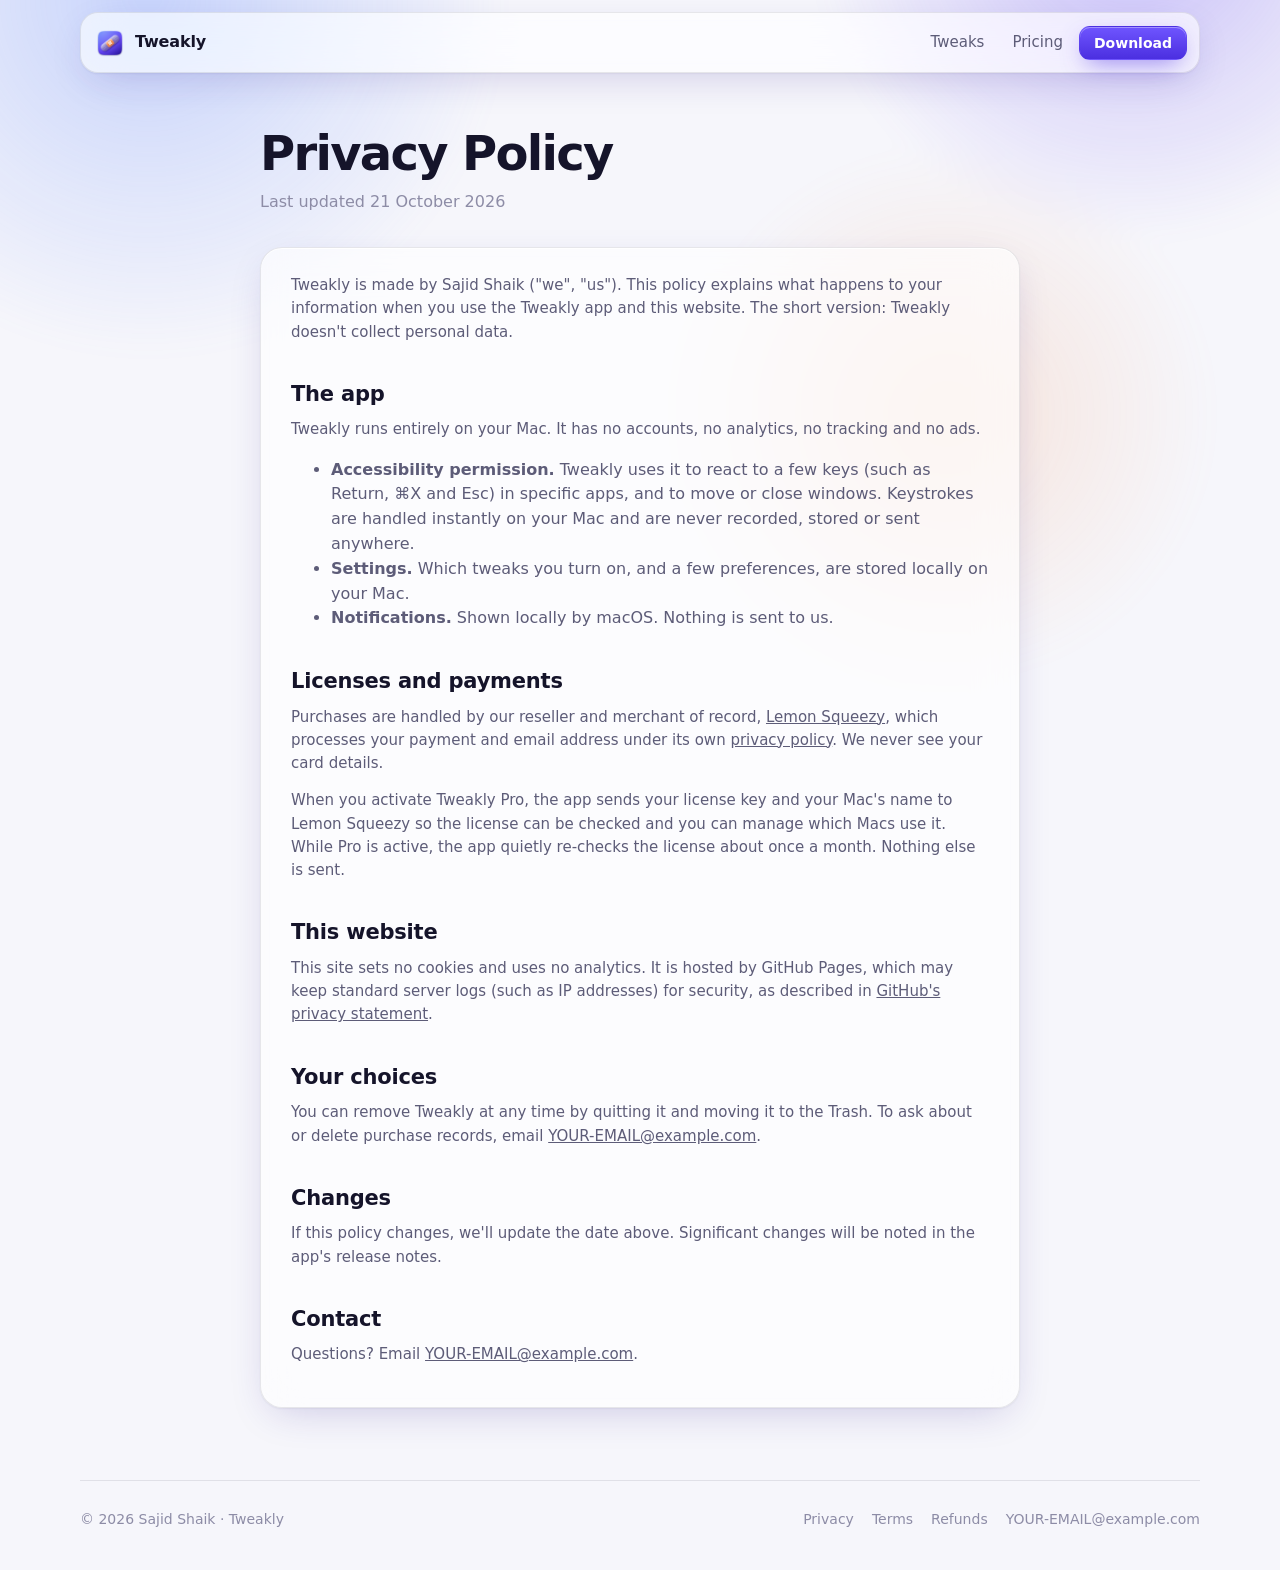
==== privacy.html @ 80ca8793 "Add Tweakly website" ====
<!doctype html>
<html lang="en">
<head>
  <meta charset="utf-8">
  <meta name="viewport" content="width=device-width, initial-scale=1">
  <title>Privacy Policy — Tweakly</title>
  <meta name="description" content="How Tweakly handles your data: it doesn't collect any.">
  <link rel="icon" href="favicon.png">
  <link rel="stylesheet" href="style.css">
</head>
<body>
<div class="aurora" aria-hidden="true"></div>
<div class="wrap">
  <header class="nav">
    <a class="brand" href="index.html"><img src="icon-512.png" alt="">Tweakly</a>
    <nav class="nav-links">
      <a href="index.html#tweaks">Tweaks</a>
      <a href="index.html#pricing">Pricing</a>
      <a class="btn btn-primary btn-small" data-download href="index.html#download">Download</a>
    </nav>
  </header>
  <main class="legal">
    <h1>Privacy Policy</h1>
    <p class="updated">Last updated 21 October 2026</p>
    <div class="card">

      <p>Tweakly is made by Sajid Shaik ("we", "us"). This policy explains what happens to your information when you use the Tweakly app and this website. The short version: Tweakly doesn't collect personal data.</p>

      <h2>The app</h2>
      <p>Tweakly runs entirely on your Mac. It has no accounts, no analytics, no tracking and no ads.</p>
      <ul>
        <li><strong>Accessibility permission.</strong> Tweakly uses it to react to a few keys (such as Return, ⌘X and Esc) in specific apps, and to move or close windows. Keystrokes are handled instantly on your Mac and are never recorded, stored or sent anywhere.</li>
        <li><strong>Settings.</strong> Which tweaks you turn on, and a few preferences, are stored locally on your Mac.</li>
        <li><strong>Notifications.</strong> Shown locally by macOS. Nothing is sent to us.</li>
      </ul>

      <h2>Licenses and payments</h2>
      <p>Purchases are handled by our reseller and merchant of record, <a href="https://www.lemonsqueezy.com">Lemon Squeezy</a>, which processes your payment and email address under its own <a href="https://www.lemonsqueezy.com/privacy">privacy policy</a>. We never see your card details.</p>
      <p>When you activate Tweakly Pro, the app sends your license key and your Mac's name to Lemon Squeezy so the license can be checked and you can manage which Macs use it. While Pro is active, the app quietly re-checks the license about once a month. Nothing else is sent.</p>

      <h2>This website</h2>
      <p>This site sets no cookies and uses no analytics. It is hosted by GitHub Pages, which may keep standard server logs (such as IP addresses) for security, as described in <a href="https://docs.github.com/en/site-policy/privacy-policies/github-general-privacy-statement">GitHub's privacy statement</a>.</p>

      <h2>Your choices</h2>
      <p>You can remove Tweakly at any time by quitting it and moving it to the Trash. To ask about or delete purchase records, email <a data-email href="#">us</a>.</p>

      <h2>Changes</h2>
      <p>If this policy changes, we'll update the date above. Significant changes will be noted in the app's release notes.</p>

      <h2>Contact</h2>
      <p>Questions? Email <a data-email href="#">us</a>.</p>
    </div>
  </main>
  <footer>
    <div class="foot">
      <span>© <span data-year>2026</span> Sajid Shaik · Tweakly</span>
      <nav>
        <a href="privacy.html">Privacy</a>
        <a href="terms.html">Terms</a>
        <a href="refund.html">Refunds</a>
        <a data-email href="#">Contact</a>
      </nav>
    </div>
  </footer>
</div>
<script src="site.js"></script>
</body>
</html>
---- style.css ----
/* Tweakly — indigo glass with a ⌘-orange highlight, like the app icon. */

:root {
  --bg: #f6f6fb;
  --bg-2: #ffffff;
  --text: #15142a;
  --muted: #5d5c78;
  --faint: #8d8ca6;
  --line: rgba(21, 20, 42, 0.09);
  --card: rgba(255, 255, 255, 0.62);
  --card-strong: rgba(255, 255, 255, 0.85);
  --rim: rgba(255, 255, 255, 0.9);
  --indigo: #5b3df5;
  --indigo-2: #4f7bff;
  --indigo-deep: #2a1a8f;
  --orange: #ff8a3d;
  --green: #22b07d;
  --blue: #3f8cff;
  --violet: #7357fa;
  --shadow: 0 1px 2px rgba(20, 16, 60, 0.06), 0 12px 40px -12px rgba(40, 24, 140, 0.22);
  --radius: 22px;
  --font: -apple-system, BlinkMacSystemFont, "SF Pro Display", "Inter", "Segoe UI", system-ui, sans-serif;
  color-scheme: light;
}

@media (prefers-color-scheme: dark) {
  :root {
    --bg: #0b0b17;
    --bg-2: #13132a;
    --text: #f1f0ff;
    --muted: #a9a8c6;
    --faint: #75749a;
    --line: rgba(255, 255, 255, 0.09);
    --card: rgba(30, 28, 62, 0.55);
    --card-strong: rgba(36, 34, 74, 0.8);
    --rim: rgba(255, 255, 255, 0.14);
    --indigo: #8c7bff;
    --shadow: 0 1px 2px rgba(0, 0, 0, 0.4), 0 20px 50px -20px rgba(0, 0, 0, 0.7);
    color-scheme: dark;
  }
}

* { box-sizing: border-box; }
html { scroll-behavior: smooth; }
body {
  margin: 0;
  font-family: var(--font);
  color: var(--text);
  background: var(--bg);
  line-height: 1.55;
  -webkit-font-smoothing: antialiased;
  overflow-x: hidden;
}
img { max-width: 100%; display: block; }
a { color: inherit; }

/* Soft indigo/orange light behind everything */
.aurora {
  position: fixed; inset: -20vh -10vw auto; height: 110vh; z-index: -1; pointer-events: none;
  background:
    radial-gradient(40vw 40vw at 18% 18%, rgba(79, 123, 255, 0.28), transparent 70%),
    radial-gradient(36vw 36vw at 82% 10%, rgba(91, 61, 245, 0.30), transparent 70%),
    radial-gradient(30vw 30vw at 70% 60%, rgba(255, 138, 61, 0.16), transparent 70%);
  filter: blur(10px);
}

.wrap { width: min(1120px, 100% - 32px); margin-inline: auto; }

/* ─── Nav ─── */
.nav {
  position: sticky; top: 12px; z-index: 10;
  display: flex; align-items: center; justify-content: space-between; gap: 12px;
  margin-top: 12px; padding: 10px 12px 10px 14px;
  border-radius: 18px;
  background: var(--card);
  backdrop-filter: blur(20px) saturate(180%);
  -webkit-backdrop-filter: blur(20px) saturate(180%);
  border: 1px solid var(--line);
  box-shadow: var(--shadow);
}
.brand { display: flex; align-items: center; gap: 10px; font-weight: 700; text-decoration: none; letter-spacing: -0.01em; }
.brand img { width: 30px; height: 30px; }
.nav-links { display: flex; align-items: center; gap: 4px; }
.nav-links a:not(.btn) { padding: 8px 12px; border-radius: 10px; text-decoration: none; color: var(--muted); font-size: 15px; }
.nav-links a:not(.btn):hover { color: var(--text); background: var(--line); }
@media (max-width: 720px) { .nav-links a:not(.btn) { display: none; } }

/* ─── Buttons ─── */
.btn {
  display: inline-flex; align-items: center; justify-content: center; gap: 8px;
  padding: 12px 20px; border-radius: 14px;
  font: 600 16px/1 var(--font); text-decoration: none; white-space: nowrap;
  border: 1px solid transparent; cursor: pointer;
  transition: transform 0.15s ease, box-shadow 0.15s ease, background 0.15s ease;
}
.btn:active { transform: scale(0.98); }
.btn-primary {
  color: #fff;
  background: linear-gradient(180deg, #6f55ff, #4b2fe0);
  box-shadow: inset 0 1px 0 rgba(255, 255, 255, 0.35), 0 8px 24px -8px rgba(75, 47, 224, 0.7);
}
.btn-primary:hover { box-shadow: inset 0 1px 0 rgba(255, 255, 255, 0.35), 0 12px 30px -8px rgba(75, 47, 224, 0.85); }
.btn-glass {
  color: var(--text);
  background: var(--card-strong);
  border-color: var(--line);
  box-shadow: inset 0 1px 0 var(--rim);
}
.btn-glass:hover { background: var(--bg-2); }
.btn-small { padding: 9px 14px; font-size: 14px; border-radius: 11px; }
.btn svg { width: 18px; height: 18px; }

/* ─── Hero ─── */
.hero {
  display: grid; grid-template-columns: 1.05fr 0.95fr; gap: 56px; align-items: center;
  padding: 88px 0 72px;
}
@media (max-width: 920px) { .hero { grid-template-columns: 1fr; padding-top: 56px; gap: 48px; } }
.hero-icon { width: 104px; height: 104px; margin-bottom: 22px; filter: drop-shadow(0 18px 30px rgba(60, 40, 200, 0.35)); animation: float 6s ease-in-out infinite; }
@keyframes float { 50% { transform: translateY(-8px) rotate(-1.5deg); } }
.eyebrow {
  display: inline-flex; align-items: center; gap: 8px;
  padding: 6px 12px; border-radius: 999px; margin-bottom: 18px;
  font-size: 13px; font-weight: 600; color: var(--indigo);
  background: color-mix(in srgb, var(--indigo) 12%, transparent);
}
h1 {
  font-size: clamp(40px, 6vw, 68px); line-height: 1.02; letter-spacing: -0.035em;
  margin: 0 0 20px; font-weight: 800;
}
h1 .hl {
  background: linear-gradient(100deg, var(--indigo-2), var(--indigo) 45%, var(--orange));
  -webkit-background-clip: text; background-clip: text; color: transparent;
}
.lede { font-size: clamp(18px, 2vw, 21px); color: var(--muted); margin: 0 0 30px; max-width: 34em; }
.cta { display: flex; flex-wrap: wrap; gap: 12px; }
.fine { margin-top: 16px; font-size: 13.5px; color: var(--faint); }

/* ─── Popover demo (mirrors the app) ─── */
.demo-stage { position: relative; display: grid; place-items: center; }
.menubar {
  position: absolute; top: -52px; right: 8%; display: flex; gap: 14px; align-items: center;
  padding: 6px 14px; border-radius: 10px; font-size: 13px; color: var(--muted);
  background: var(--card); backdrop-filter: blur(16px); -webkit-backdrop-filter: blur(16px); border: 1px solid var(--line);
}
.menubar .mb-icon { width: 18px; height: 18px; color: var(--text); }
.popover {
  width: min(380px, 100%);
  border-radius: 20px; overflow: hidden;
  background: var(--card-strong);
  backdrop-filter: blur(30px) saturate(180%); -webkit-backdrop-filter: blur(30px) saturate(180%);
  border: 1px solid var(--line);
  box-shadow: inset 0 1px 0 var(--rim), 0 30px 80px -30px rgba(40, 24, 140, 0.55);
  text-align: left; user-select: none;
}
.pop-head { display: flex; align-items: center; gap: 10px; padding: 14px 16px; border-bottom: 1px solid var(--line); }
.pop-head img { width: 30px; height: 30px; }
.pop-head strong { display: block; font-size: 14px; }
.pop-head small { font-size: 12px; color: var(--muted); }
.pop-body { padding: 12px; display: grid; gap: 10px; }
.pop-section { font-size: 10.5px; font-weight: 700; letter-spacing: 0.06em; color: var(--muted); padding-left: 4px; }
.pop-card { border-radius: 14px; border: 1px solid var(--line); background: color-mix(in srgb, var(--text) 3%, transparent); }
.row { display: flex; gap: 10px; align-items: flex-start; padding: 10px; }
.row + .row { border-top: 1px solid var(--line); }
.tile {
  flex: none; width: 28px; height: 28px; border-radius: 8px; display: grid; place-items: center; color: #fff;
  box-shadow: inset 0 0 0 0.75px rgba(255, 255, 255, 0.4);
}
.tile svg { width: 16px; height: 16px; }
.tile.blue { background: linear-gradient(180deg, #5aa0ff, #2f74ef); }
.tile.violet { background: linear-gradient(180deg, #8e78ff, #5b3df5); }
.tile.green { background: linear-gradient(180deg, #3ad19a, #179e6d); }
.tile.orange { background: linear-gradient(180deg, #ffa95e, #f2702e); }
.row-text { flex: 1; min-width: 0; }
.row-text b { display: block; font-size: 13px; font-weight: 600; }
.row-text span { display: block; font-size: 11.5px; color: var(--muted); }
.hint { font-size: 10.5px; font-weight: 600; color: var(--faint); margin-top: 2px; }
.hint em { font-style: normal; color: var(--indigo); }
.switch {
  flex: none; width: 34px; height: 20px; border-radius: 999px; border: 0; padding: 0; margin-top: 2px; cursor: pointer;
  background: color-mix(in srgb, var(--text) 18%, transparent); position: relative; transition: background 0.2s;
}
.switch::after {
  content: ""; position: absolute; top: 2px; left: 2px; width: 16px; height: 16px; border-radius: 50%;
  background: #fff; box-shadow: 0 1px 3px rgba(0, 0, 0, 0.3); transition: transform 0.22s cubic-bezier(.3, 1.4, .5, 1);
}
.switch[aria-checked="true"] { background: var(--indigo); }
.switch[aria-checked="true"]::after { transform: translateX(14px); }
.switch:focus-visible { outline: 3px solid color-mix(in srgb, var(--indigo) 45%, transparent); outline-offset: 2px; }
.switch.refused { animation: shake 0.35s; }
@keyframes shake { 25% { transform: translateX(-3px); } 75% { transform: translateX(3px); } }
.notice {
  display: flex; gap: 10px; padding: 10px 12px; border-radius: 12px; font-size: 12px;
  background: color-mix(in srgb, var(--indigo) 13%, transparent); color: var(--text);
}
.notice b { display: block; }
.notice span { color: var(--muted); }
.notice[hidden] { display: none; }
.demo-caption { margin-top: 16px; font-size: 13px; color: var(--faint); text-align: center; }

/* ─── Sections ─── */
section { padding: 80px 0; }
.section-head { text-align: center; max-width: 640px; margin: 0 auto 44px; }
.section-head h2 { font-size: clamp(30px, 4vw, 44px); letter-spacing: -0.03em; line-height: 1.08; margin: 0 0 12px; font-weight: 800; }
.section-head p { color: var(--muted); font-size: 18px; margin: 0; }

.grid { display: grid; grid-template-columns: repeat(3, 1fr); gap: 16px; }
@media (max-width: 920px) { .grid { grid-template-columns: repeat(2, 1fr); } }
@media (max-width: 600px) { .grid { grid-template-columns: 1fr; } }

.card {
  position: relative; padding: 22px; border-radius: var(--radius);
  background: var(--card); border: 1px solid var(--line);
  backdrop-filter: blur(20px); -webkit-backdrop-filter: blur(20px);
  box-shadow: inset 0 1px 0 var(--rim), var(--shadow);
}
.card .tile { width: 40px; height: 40px; border-radius: 12px; margin-bottom: 14px; }
.card .tile svg { width: 22px; height: 22px; }
.card h3 { margin: 0 0 6px; font-size: 18px; letter-spacing: -0.01em; }
.card p { margin: 0 0 14px; color: var(--muted); font-size: 15px; }
.chip {
  display: inline-flex; flex-wrap: wrap; align-items: center; gap: 6px;
  font-size: 12.5px; font-weight: 600; padding: 6px 10px; border-radius: 10px;
  background: color-mix(in srgb, var(--text) 5%, transparent);
}
.chip s { color: var(--faint); text-decoration-thickness: 1.5px; }
.chip i { font-style: normal; color: var(--indigo); }
.tag { position: absolute; top: 18px; right: 18px; font-size: 11px; font-weight: 700; color: var(--faint); }

/* ─── Privacy strip ─── */
.trust { display: grid; grid-template-columns: repeat(3, 1fr); gap: 16px; }
@media (max-width: 800px) { .trust { grid-template-columns: 1fr; } }
.trust .card { display: flex; gap: 14px; align-items: flex-start; }
.trust .card .tile { margin: 0; }

/* ─── Pricing ─── */
.plans { display: grid; grid-template-columns: 1fr 1fr; gap: 18px; max-width: 820px; margin: 0 auto; }
@media (max-width: 720px) { .plans { grid-template-columns: 1fr; } }
.plan { padding: 30px; display: flex; flex-direction: column; }
.plan h3 { font-size: 20px; margin: 0; }
.price { font-size: 46px; font-weight: 800; letter-spacing: -0.03em; margin: 10px 0 2px; }
.price small { font-size: 16px; font-weight: 600; color: var(--muted); letter-spacing: 0; }
.plan ul { list-style: none; padding: 0; margin: 18px 0 26px; display: grid; gap: 10px; flex: 1; align-content: start; }
.plan li { display: flex; gap: 10px; color: var(--muted); }
.plan li::before { content: "✓"; color: var(--indigo); font-weight: 800; }
.plan.pro {
  border: 1.5px solid color-mix(in srgb, var(--indigo) 55%, transparent);
  background: linear-gradient(160deg, color-mix(in srgb, var(--indigo) 14%, var(--card)), var(--card) 60%);
}
.plan.pro .badge {
  align-self: flex-start; font-size: 12px; font-weight: 700; color: #fff; padding: 4px 10px; border-radius: 999px;
  background: linear-gradient(90deg, var(--indigo), var(--orange)); margin-bottom: 12px;
}

/* ─── FAQ ─── */
.faq { max-width: 760px; margin: 0 auto; display: grid; gap: 10px; }
.faq details { padding: 0; }
.faq summary {
  cursor: pointer; list-style: none; padding: 18px 22px; font-weight: 650; font-size: 16.5px;
  display: flex; justify-content: space-between; gap: 16px;
}
.faq summary::-webkit-details-marker { display: none; }
.faq summary::after { content: "+"; color: var(--faint); font-weight: 400; font-size: 22px; line-height: 1; transition: transform 0.2s; }
.faq details[open] summary::after { transform: rotate(45deg); }
.faq details p { margin: 0; padding: 0 22px 20px; color: var(--muted); }

/* ─── Final CTA + footer ─── */
.final {
  text-align: center; padding: 64px 24px; border-radius: 32px; color: #fff; overflow: hidden; position: relative;
  background: linear-gradient(135deg, #4f7bff, #5b3df5 50%, #2a1a8f);
  box-shadow: 0 30px 80px -30px rgba(60, 40, 200, 0.7);
}
.final::before {
  content: ""; position: absolute; inset: 0;
  background: radial-gradient(60% 80% at 15% 0%, rgba(255, 255, 255, 0.3), transparent 60%);
}
.final > * { position: relative; }
.final img { width: 88px; height: 88px; margin: 0 auto 18px; }
.final h2 { font-size: clamp(30px, 4vw, 44px); margin: 0 0 10px; letter-spacing: -0.03em; }
.final p { margin: 0 0 26px; opacity: 0.85; font-size: 18px; }
.final .btn-glass { color: #fff; background: rgba(255, 255, 255, 0.16); border-color: rgba(255, 255, 255, 0.3); box-shadow: inset 0 1px 0 rgba(255, 255, 255, 0.3); }
.final .btn-white { color: #3a22c9; background: #fff; box-shadow: 0 10px 30px -10px rgba(0, 0, 0, 0.4); }

footer { padding: 48px 0 40px; color: var(--faint); font-size: 14px; }
.foot { display: flex; flex-wrap: wrap; gap: 16px 28px; justify-content: space-between; align-items: center; border-top: 1px solid var(--line); padding-top: 28px; }
.foot nav { display: flex; flex-wrap: wrap; gap: 18px; }
.foot a { text-decoration: none; }
.foot a:hover { color: var(--text); }

/* ─── Legal pages ─── */
.legal { max-width: 760px; margin: 0 auto; padding: 56px 0 24px; }
.legal h1 { font-size: clamp(34px, 5vw, 48px); }
.legal .updated { color: var(--faint); margin: -8px 0 32px; }
.legal h2 { font-size: 21px; margin: 34px 0 8px; letter-spacing: -0.01em; }
.legal p, .legal li { color: var(--muted); }
.legal .card { padding: 26px 30px; }

@media (prefers-reduced-motion: reduce) {
  *, *::before, *::after { animation: none !important; transition: none !important; scroll-behavior: auto !important; }
}
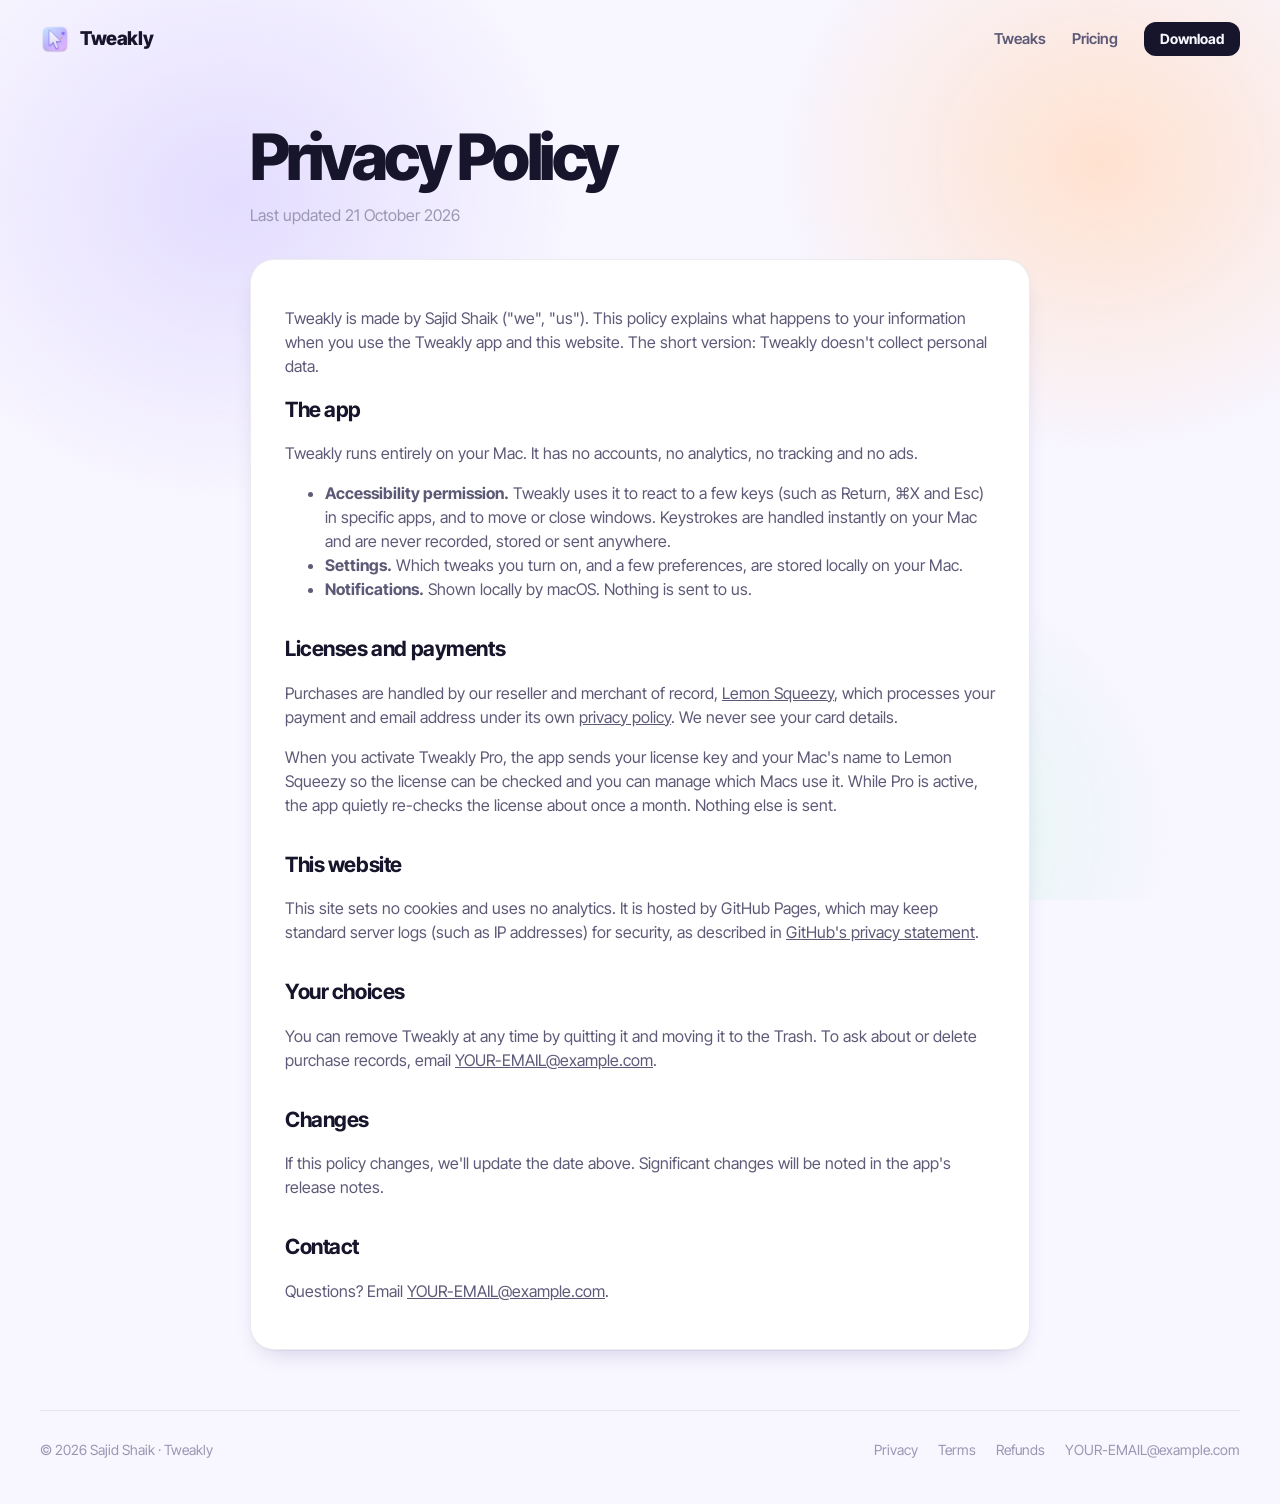
==== commit ff48c6fd: "Redesign: soft pastel site and new cursor icon" ====
--- a/privacy.html
+++ b/privacy.html
@@ -6,6 +6,7 @@
   <title>Privacy Policy — Tweakly</title>
   <meta name="description" content="How Tweakly handles your data: it doesn't collect any.">
   <link rel="icon" href="favicon.png">
+  <link href="https://fonts.googleapis.com/css2?family=Inter+Tight:wght@400;500;600;700;800&family=Instrument+Serif:ital@1&display=swap" rel="stylesheet">
   <link rel="stylesheet" href="style.css">
 </head>
 <body>
--- a/style.css
+++ b/style.css
@@ -1,41 +1,45 @@
-/* Tweakly — indigo glass with a ⌘-orange highlight, like the app icon. */
+/* Tweakly — soft pastel, floating fragments, serif-italic accents. */
 
 :root {
-  --bg: #f6f6fb;
-  --bg-2: #ffffff;
-  --text: #15142a;
-  --muted: #5d5c78;
-  --faint: #8d8ca6;
-  --line: rgba(21, 20, 42, 0.09);
-  --card: rgba(255, 255, 255, 0.62);
-  --card-strong: rgba(255, 255, 255, 0.85);
-  --rim: rgba(255, 255, 255, 0.9);
+  --bg: #f8f6ff;
+  --surface: #ffffff;
+  --text: #17152b;
+  --muted: #5d5a78;
+  --faint: #9a97b3;
+  --line: rgba(23, 21, 43, 0.08);
   --indigo: #5b3df5;
-  --indigo-2: #4f7bff;
-  --indigo-deep: #2a1a8f;
-  --orange: #ff8a3d;
-  --green: #22b07d;
-  --blue: #3f8cff;
-  --violet: #7357fa;
-  --shadow: 0 1px 2px rgba(20, 16, 60, 0.06), 0 12px 40px -12px rgba(40, 24, 140, 0.22);
-  --radius: 22px;
-  --font: -apple-system, BlinkMacSystemFont, "SF Pro Display", "Inter", "Segoe UI", system-ui, sans-serif;
+  --indigo-soft: rgba(91, 61, 245, 0.1);
+  --orange: #ff7a3d;
+  --red: #ff4d2e;
+  --lilac: #e3dcff;
+  --peach: #ffe1cf;
+  --mint: #d6f5ea;
+  --sky: #dbe9ff;
+  --shadow: 0 1px 0 rgba(23, 21, 43, 0.04), 0 24px 50px -22px rgba(40, 24, 120, 0.32);
+  --shadow-sm: 0 1px 0 rgba(23, 21, 43, 0.04), 0 10px 26px -14px rgba(40, 24, 120, 0.3);
+  --radius: 24px;
+  --sans: "Inter Tight", -apple-system, BlinkMacSystemFont, "Segoe UI", system-ui, sans-serif;
+  --serif: "Instrument Serif", ui-serif, Georgia, serif;
+  --mono: ui-monospace, "SF Mono", Menlo, monospace;
   color-scheme: light;
 }
 
 @media (prefers-color-scheme: dark) {
   :root {
-    --bg: #0b0b17;
-    --bg-2: #13132a;
-    --text: #f1f0ff;
-    --muted: #a9a8c6;
-    --faint: #75749a;
-    --line: rgba(255, 255, 255, 0.09);
-    --card: rgba(30, 28, 62, 0.55);
-    --card-strong: rgba(36, 34, 74, 0.8);
-    --rim: rgba(255, 255, 255, 0.14);
-    --indigo: #8c7bff;
-    --shadow: 0 1px 2px rgba(0, 0, 0, 0.4), 0 20px 50px -20px rgba(0, 0, 0, 0.7);
+    --bg: #0f0d1f;
+    --surface: #1a1730;
+    --text: #f2f0ff;
+    --muted: #aaa7c7;
+    --faint: #6f6c8f;
+    --line: rgba(255, 255, 255, 0.08);
+    --indigo: #8f7bff;
+    --indigo-soft: rgba(143, 123, 255, 0.16);
+    --lilac: rgba(120, 96, 255, 0.28);
+    --peach: rgba(255, 140, 90, 0.18);
+    --mint: rgba(60, 200, 150, 0.16);
+    --sky: rgba(80, 140, 255, 0.2);
+    --shadow: 0 1px 0 rgba(255, 255, 255, 0.04) inset, 0 24px 50px -22px rgba(0, 0, 0, 0.8);
+    --shadow-sm: 0 1px 0 rgba(255, 255, 255, 0.04) inset, 0 10px 26px -14px rgba(0, 0, 0, 0.8);
     color-scheme: dark;
   }
 }
@@ -43,257 +47,218 @@
 * { box-sizing: border-box; }
 html { scroll-behavior: smooth; }
 body {
-  margin: 0;
-  font-family: var(--font);
-  color: var(--text);
-  background: var(--bg);
-  line-height: 1.55;
-  -webkit-font-smoothing: antialiased;
-  overflow-x: hidden;
-}
-img { max-width: 100%; display: block; }
+  margin: 0; background: var(--bg); color: var(--text);
+  font-family: var(--sans); line-height: 1.5; -webkit-font-smoothing: antialiased; overflow-x: hidden;
+}
+img { display: block; max-width: 100%; }
 a { color: inherit; }
-
-/* Soft indigo/orange light behind everything */
+.serif { font-family: var(--serif); font-style: italic; font-weight: 400; letter-spacing: -0.01em; color: var(--indigo); }
+
+/* Pastel light behind everything */
 .aurora {
-  position: fixed; inset: -20vh -10vw auto; height: 110vh; z-index: -1; pointer-events: none;
+  position: fixed; inset: 0; z-index: -1; pointer-events: none;
   background:
-    radial-gradient(40vw 40vw at 18% 18%, rgba(79, 123, 255, 0.28), transparent 70%),
-    radial-gradient(36vw 36vw at 82% 10%, rgba(91, 61, 245, 0.30), transparent 70%),
-    radial-gradient(30vw 30vw at 70% 60%, rgba(255, 138, 61, 0.16), transparent 70%);
-  filter: blur(10px);
-}
-
-.wrap { width: min(1120px, 100% - 32px); margin-inline: auto; }
+    radial-gradient(38% 48% at 18% 22%, var(--lilac), transparent 70%),
+    radial-gradient(36% 46% at 86% 18%, var(--peach), transparent 70%),
+    radial-gradient(42% 46% at 62% 92%, var(--mint), transparent 70%);
+}
+
+.wrap { width: min(1200px, 100% - 32px); margin-inline: auto; }
 
 /* ─── Nav ─── */
-.nav {
-  position: sticky; top: 12px; z-index: 10;
-  display: flex; align-items: center; justify-content: space-between; gap: 12px;
-  margin-top: 12px; padding: 10px 12px 10px 14px;
-  border-radius: 18px;
-  background: var(--card);
-  backdrop-filter: blur(20px) saturate(180%);
-  -webkit-backdrop-filter: blur(20px) saturate(180%);
-  border: 1px solid var(--line);
-  box-shadow: var(--shadow);
-}
-.brand { display: flex; align-items: center; gap: 10px; font-weight: 700; text-decoration: none; letter-spacing: -0.01em; }
+.nav { display: flex; align-items: center; justify-content: space-between; padding: 22px 0; position: relative; z-index: 5; }
+.brand { display: flex; align-items: center; gap: 10px; font-size: 19px; font-weight: 800; letter-spacing: -0.02em; text-decoration: none; }
 .brand img { width: 30px; height: 30px; }
-.nav-links { display: flex; align-items: center; gap: 4px; }
-.nav-links a:not(.btn) { padding: 8px 12px; border-radius: 10px; text-decoration: none; color: var(--muted); font-size: 15px; }
-.nav-links a:not(.btn):hover { color: var(--text); background: var(--line); }
+.nav-links { display: flex; align-items: center; gap: 26px; font-size: 15px; font-weight: 600; }
+.nav-links a:not(.btn) { color: var(--muted); text-decoration: none; }
+.nav-links a:not(.btn):hover { color: var(--text); }
 @media (max-width: 720px) { .nav-links a:not(.btn) { display: none; } }
 
 /* ─── Buttons ─── */
 .btn {
   display: inline-flex; align-items: center; justify-content: center; gap: 8px;
-  padding: 12px 20px; border-radius: 14px;
-  font: 600 16px/1 var(--font); text-decoration: none; white-space: nowrap;
-  border: 1px solid transparent; cursor: pointer;
-  transition: transform 0.15s ease, box-shadow 0.15s ease, background 0.15s ease;
-}
-.btn:active { transform: scale(0.98); }
-.btn-primary {
-  color: #fff;
-  background: linear-gradient(180deg, #6f55ff, #4b2fe0);
-  box-shadow: inset 0 1px 0 rgba(255, 255, 255, 0.35), 0 8px 24px -8px rgba(75, 47, 224, 0.7);
-}
-.btn-primary:hover { box-shadow: inset 0 1px 0 rgba(255, 255, 255, 0.35), 0 12px 30px -8px rgba(75, 47, 224, 0.85); }
-.btn-glass {
-  color: var(--text);
-  background: var(--card-strong);
-  border-color: var(--line);
-  box-shadow: inset 0 1px 0 var(--rim);
-}
-.btn-glass:hover { background: var(--bg-2); }
-.btn-small { padding: 9px 14px; font-size: 14px; border-radius: 11px; }
+  padding: 15px 24px; border-radius: 14px; border: 0; cursor: pointer;
+  font: 700 16px/1 var(--sans); text-decoration: none; white-space: nowrap;
+  transition: transform 0.15s ease, box-shadow 0.15s ease;
+}
+.btn:hover { transform: translateY(-1px); }
+.btn:active { transform: translateY(0) scale(0.98); }
 .btn svg { width: 18px; height: 18px; }
+.btn-primary { background: var(--indigo); color: #fff; box-shadow: 0 12px 30px -10px rgba(91, 61, 245, 0.7); }
+.btn-glass { background: var(--surface); color: var(--text); box-shadow: var(--shadow-sm); }
+.btn-small { padding: 10px 16px; font-size: 14px; border-radius: 12px; }
+.nav .btn-primary { background: var(--text); color: var(--bg); box-shadow: none; }
 
 /* ─── Hero ─── */
-.hero {
-  display: grid; grid-template-columns: 1.05fr 0.95fr; gap: 56px; align-items: center;
-  padding: 88px 0 72px;
-}
-@media (max-width: 920px) { .hero { grid-template-columns: 1fr; padding-top: 56px; gap: 48px; } }
-.hero-icon { width: 104px; height: 104px; margin-bottom: 22px; filter: drop-shadow(0 18px 30px rgba(60, 40, 200, 0.35)); animation: float 6s ease-in-out infinite; }
-@keyframes float { 50% { transform: translateY(-8px) rotate(-1.5deg); } }
-.eyebrow {
-  display: inline-flex; align-items: center; gap: 8px;
-  padding: 6px 12px; border-radius: 999px; margin-bottom: 18px;
-  font-size: 13px; font-weight: 600; color: var(--indigo);
-  background: color-mix(in srgb, var(--indigo) 12%, transparent);
-}
+.hero { position: relative; text-align: center; padding: 96px 0 120px; }
+.hero-icon { width: 104px; height: 104px; margin: 0 auto; filter: drop-shadow(0 22px 34px rgba(91, 61, 245, 0.38)); animation: bob 6s ease-in-out infinite; }
+@keyframes bob { 50% { transform: translateY(-8px) rotate(-2deg); } }
 h1 {
-  font-size: clamp(40px, 6vw, 68px); line-height: 1.02; letter-spacing: -0.035em;
-  margin: 0 0 20px; font-weight: 800;
-}
-h1 .hl {
-  background: linear-gradient(100deg, var(--indigo-2), var(--indigo) 45%, var(--orange));
-  -webkit-background-clip: text; background-clip: text; color: transparent;
-}
-.lede { font-size: clamp(18px, 2vw, 21px); color: var(--muted); margin: 0 0 30px; max-width: 34em; }
-.cta { display: flex; flex-wrap: wrap; gap: 12px; }
-.fine { margin-top: 16px; font-size: 13.5px; color: var(--faint); }
-
-/* ─── Popover demo (mirrors the app) ─── */
-.demo-stage { position: relative; display: grid; place-items: center; }
-.menubar {
-  position: absolute; top: -52px; right: 8%; display: flex; gap: 14px; align-items: center;
-  padding: 6px 14px; border-radius: 10px; font-size: 13px; color: var(--muted);
-  background: var(--card); backdrop-filter: blur(16px); -webkit-backdrop-filter: blur(16px); border: 1px solid var(--line);
-}
-.menubar .mb-icon { width: 18px; height: 18px; color: var(--text); }
+  font-size: clamp(46px, 7.4vw, 96px); line-height: 0.98; letter-spacing: -0.055em; font-weight: 800;
+  margin: 28px auto 22px; max-width: 13em;
+}
+h1 .serif { letter-spacing: -0.02em; }
+.lede { font-size: clamp(18px, 2vw, 21px); color: var(--muted); max-width: 31em; margin: 0 auto 34px; line-height: 1.45; }
+.cta { display: flex; flex-wrap: wrap; gap: 12px; justify-content: center; }
+.fine { margin-top: 18px; font-size: 13.5px; color: var(--faint); }
+
+/* Floating fragments */
+.frag {
+  position: absolute; display: flex; align-items: center; gap: 10px;
+  background: var(--surface); border-radius: 16px; padding: 12px 15px;
+  font-size: 14px; font-weight: 600; box-shadow: var(--shadow); white-space: nowrap;
+  animation: drift 9s ease-in-out infinite;
+}
+.frag.bare { background: none; box-shadow: none; padding: 0; }
+.frag:nth-of-type(2n) { animation-delay: -3s; }
+.frag:nth-of-type(3n) { animation-delay: -6s; }
+@keyframes drift { 50% { translate: 0 -10px; } }
+.key {
+  display: inline-grid; place-items: center; min-width: 50px; height: 50px; padding: 0 12px; border-radius: 13px;
+  background: var(--surface); font-size: 19px; font-weight: 700;
+  box-shadow: inset 0 -3px 0 rgba(23, 21, 43, 0.09), 0 12px 26px -12px rgba(40, 24, 120, 0.45);
+}
+.field { font-family: var(--mono); font-size: 13px; border: 2px solid var(--indigo); border-radius: 7px; padding: 3px 7px; }
+.field b { color: var(--red); }
+.warn { color: var(--red); font-size: 12px; }
+.mini-switch { width: 34px; height: 20px; border-radius: 99px; background: var(--indigo); position: relative; flex: none; }
+.mini-switch::after { content: ""; position: absolute; top: 2px; left: 16px; width: 16px; height: 16px; border-radius: 50%; background: #fff; }
+@media (max-width: 1000px) { .frag { display: none; } .hero { padding-bottom: 70px; } }
+
+/* ─── Sections ─── */
+section { padding: 90px 0; }
+.section-head { text-align: center; max-width: 680px; margin: 0 auto 50px; }
+.kicker { display: inline-block; font-size: 13px; font-weight: 700; color: var(--indigo); background: var(--indigo-soft); padding: 6px 12px; border-radius: 99px; margin-bottom: 16px; }
+.section-head h2 { font-size: clamp(34px, 4.6vw, 56px); line-height: 1.02; letter-spacing: -0.045em; font-weight: 800; margin: 0 0 14px; }
+.section-head p { font-size: 19px; color: var(--muted); margin: 0; }
+
+/* ─── Popover showcase ─── */
+.showcase { display: grid; grid-template-columns: 1fr 1fr; gap: 64px; align-items: center; }
+@media (max-width: 900px) { .showcase { grid-template-columns: 1fr; gap: 40px; } }
+.points { display: grid; gap: 22px; }
+.point { display: flex; gap: 16px; align-items: flex-start; }
+.point .num { flex: none; width: 34px; height: 34px; border-radius: 11px; display: grid; place-items: center; font-weight: 800; color: var(--indigo); background: var(--indigo-soft); }
+.point h3 { margin: 2px 0 4px; font-size: 19px; letter-spacing: -0.02em; }
+.point p { margin: 0; color: var(--muted); }
+
 .popover {
-  width: min(380px, 100%);
-  border-radius: 20px; overflow: hidden;
-  background: var(--card-strong);
+  width: min(360px, 100%); margin: 0 auto; padding: 10px; border-radius: 20px; text-align: left; user-select: none;
+  background: color-mix(in srgb, var(--surface) 82%, transparent);
   backdrop-filter: blur(30px) saturate(180%); -webkit-backdrop-filter: blur(30px) saturate(180%);
+  box-shadow: inset 0 1px 0 rgba(255, 255, 255, 0.6), 0 40px 90px -36px rgba(40, 24, 140, 0.55);
   border: 1px solid var(--line);
-  box-shadow: inset 0 1px 0 var(--rim), 0 30px 80px -30px rgba(40, 24, 140, 0.55);
-  text-align: left; user-select: none;
-}
-.pop-head { display: flex; align-items: center; gap: 10px; padding: 14px 16px; border-bottom: 1px solid var(--line); }
-.pop-head img { width: 30px; height: 30px; }
-.pop-head strong { display: block; font-size: 14px; }
-.pop-head small { font-size: 12px; color: var(--muted); }
-.pop-body { padding: 12px; display: grid; gap: 10px; }
-.pop-section { font-size: 10.5px; font-weight: 700; letter-spacing: 0.06em; color: var(--muted); padding-left: 4px; }
-.pop-card { border-radius: 14px; border: 1px solid var(--line); background: color-mix(in srgb, var(--text) 3%, transparent); }
-.row { display: flex; gap: 10px; align-items: flex-start; padding: 10px; }
-.row + .row { border-top: 1px solid var(--line); }
-.tile {
-  flex: none; width: 28px; height: 28px; border-radius: 8px; display: grid; place-items: center; color: #fff;
-  box-shadow: inset 0 0 0 0.75px rgba(255, 255, 255, 0.4);
-}
-.tile svg { width: 16px; height: 16px; }
-.tile.blue { background: linear-gradient(180deg, #5aa0ff, #2f74ef); }
-.tile.violet { background: linear-gradient(180deg, #8e78ff, #5b3df5); }
-.tile.green { background: linear-gradient(180deg, #3ad19a, #179e6d); }
-.tile.orange { background: linear-gradient(180deg, #ffa95e, #f2702e); }
-.row-text { flex: 1; min-width: 0; }
-.row-text b { display: block; font-size: 13px; font-weight: 600; }
-.row-text span { display: block; font-size: 11.5px; color: var(--muted); }
-.hint { font-size: 10.5px; font-weight: 600; color: var(--faint); margin-top: 2px; }
-.hint em { font-style: normal; color: var(--indigo); }
+}
+.pop-head { display: flex; align-items: center; gap: 10px; padding: 6px 6px 10px; }
+.pop-head img { width: 28px; height: 28px; }
+.pop-head strong { font-size: 14px; }
+.badge { margin-left: auto; font-size: 11px; font-weight: 700; color: var(--indigo); background: var(--indigo-soft); padding: 3px 9px; border-radius: 99px; }
+.pop-section { font-size: 10.5px; font-weight: 700; letter-spacing: 0.06em; color: var(--faint); padding: 8px 6px 2px; }
+.row { display: flex; align-items: center; gap: 10px; padding: 7px 6px; border-radius: 9px; font-size: 13.5px; font-weight: 500; }
+.row:hover { background: color-mix(in srgb, var(--text) 5%, transparent); }
+.glyph { flex: none; width: 22px; height: 22px; border-radius: 6px; display: grid; place-items: center; color: #fff; }
+.glyph svg { width: 13px; height: 13px; }
+.blue { background: linear-gradient(180deg, #5aa0ff, #2f74ef); }
+.violet { background: linear-gradient(180deg, #9a86ff, #5b3df5); }
+.green { background: linear-gradient(180deg, #3ad19a, #179e6d); }
+.orange { background: linear-gradient(180deg, #ffa95e, #f2702e); }
 .switch {
-  flex: none; width: 34px; height: 20px; border-radius: 999px; border: 0; padding: 0; margin-top: 2px; cursor: pointer;
-  background: color-mix(in srgb, var(--text) 18%, transparent); position: relative; transition: background 0.2s;
+  margin-left: auto; flex: none; width: 30px; height: 18px; border-radius: 99px; border: 0; padding: 0; cursor: pointer; position: relative;
+  background: color-mix(in srgb, var(--text) 16%, transparent); transition: background 0.2s;
 }
 .switch::after {
-  content: ""; position: absolute; top: 2px; left: 2px; width: 16px; height: 16px; border-radius: 50%;
-  background: #fff; box-shadow: 0 1px 3px rgba(0, 0, 0, 0.3); transition: transform 0.22s cubic-bezier(.3, 1.4, .5, 1);
+  content: ""; position: absolute; top: 2px; left: 2px; width: 14px; height: 14px; border-radius: 50%;
+  background: #fff; box-shadow: 0 1px 2px rgba(0, 0, 0, 0.3); transition: transform 0.22s cubic-bezier(.3, 1.4, .5, 1);
 }
 .switch[aria-checked="true"] { background: var(--indigo); }
-.switch[aria-checked="true"]::after { transform: translateX(14px); }
-.switch:focus-visible { outline: 3px solid color-mix(in srgb, var(--indigo) 45%, transparent); outline-offset: 2px; }
+.switch[aria-checked="true"]::after { transform: translateX(12px); }
+.switch:focus-visible { outline: 3px solid var(--indigo-soft); outline-offset: 2px; }
 .switch.refused { animation: shake 0.35s; }
 @keyframes shake { 25% { transform: translateX(-3px); } 75% { transform: translateX(3px); } }
-.notice {
-  display: flex; gap: 10px; padding: 10px 12px; border-radius: 12px; font-size: 12px;
-  background: color-mix(in srgb, var(--indigo) 13%, transparent); color: var(--text);
-}
+.notice { margin: 4px 2px 6px; padding: 10px 12px; border-radius: 12px; font-size: 12px; background: var(--indigo-soft); }
 .notice b { display: block; }
 .notice span { color: var(--muted); }
 .notice[hidden] { display: none; }
-.demo-caption { margin-top: 16px; font-size: 13px; color: var(--faint); text-align: center; }
-
-/* ─── Sections ─── */
-section { padding: 80px 0; }
-.section-head { text-align: center; max-width: 640px; margin: 0 auto 44px; }
-.section-head h2 { font-size: clamp(30px, 4vw, 44px); letter-spacing: -0.03em; line-height: 1.08; margin: 0 0 12px; font-weight: 800; }
-.section-head p { color: var(--muted); font-size: 18px; margin: 0; }
-
-.grid { display: grid; grid-template-columns: repeat(3, 1fr); gap: 16px; }
-@media (max-width: 920px) { .grid { grid-template-columns: repeat(2, 1fr); } }
-@media (max-width: 600px) { .grid { grid-template-columns: 1fr; } }
-
-.card {
-  position: relative; padding: 22px; border-radius: var(--radius);
-  background: var(--card); border: 1px solid var(--line);
-  backdrop-filter: blur(20px); -webkit-backdrop-filter: blur(20px);
-  box-shadow: inset 0 1px 0 var(--rim), var(--shadow);
-}
-.card .tile { width: 40px; height: 40px; border-radius: 12px; margin-bottom: 14px; }
-.card .tile svg { width: 22px; height: 22px; }
-.card h3 { margin: 0 0 6px; font-size: 18px; letter-spacing: -0.01em; }
-.card p { margin: 0 0 14px; color: var(--muted); font-size: 15px; }
-.chip {
-  display: inline-flex; flex-wrap: wrap; align-items: center; gap: 6px;
-  font-size: 12.5px; font-weight: 600; padding: 6px 10px; border-radius: 10px;
-  background: color-mix(in srgb, var(--text) 5%, transparent);
-}
-.chip s { color: var(--faint); text-decoration-thickness: 1.5px; }
-.chip i { font-style: normal; color: var(--indigo); }
-.tag { position: absolute; top: 18px; right: 18px; font-size: 11px; font-weight: 700; color: var(--faint); }
-
-/* ─── Privacy strip ─── */
-.trust { display: grid; grid-template-columns: repeat(3, 1fr); gap: 16px; }
-@media (max-width: 800px) { .trust { grid-template-columns: 1fr; } }
-.trust .card { display: flex; gap: 14px; align-items: flex-start; }
-.trust .card .tile { margin: 0; }
+.pop-foot { border-top: 1px solid var(--line); margin-top: 6px; padding: 9px 6px 3px; font-size: 13px; font-weight: 600; color: var(--indigo); }
+.demo-caption { text-align: center; margin-top: 16px; font-size: 13px; color: var(--faint); }
+
+/* ─── Tweak cards ─── */
+.grid { display: grid; grid-template-columns: repeat(3, 1fr); gap: 18px; }
+@media (max-width: 960px) { .grid { grid-template-columns: repeat(2, 1fr); } }
+@media (max-width: 620px) { .grid { grid-template-columns: 1fr; } }
+.card { position: relative; background: var(--surface); border-radius: var(--radius); padding: 24px; box-shadow: var(--shadow-sm); border: 1px solid var(--line); }
+.tweak .visual {
+  height: 112px; border-radius: 16px; margin-bottom: 20px; display: flex; align-items: center; justify-content: center; gap: 8px;
+  font-weight: 600; font-size: 14px; overflow: hidden;
+}
+.tweak .visual .key { min-width: 44px; height: 44px; font-size: 17px; }
+.v-lilac { background: var(--lilac); }
+.v-peach { background: var(--peach); }
+.v-mint { background: var(--mint); }
+.v-sky { background: var(--sky); }
+.chipcard { display: flex; align-items: center; gap: 8px; background: var(--surface); padding: 9px 12px; border-radius: 11px; box-shadow: var(--shadow-sm); white-space: nowrap; }
+.tweak h3 { margin: 0 0 6px; font-size: 19px; letter-spacing: -0.02em; }
+.tweak p { margin: 0 0 16px; color: var(--muted); font-size: 15px; }
+.ba { display: flex; flex-wrap: wrap; align-items: baseline; gap: 6px 8px; font-size: 14px; }
+.ba s { color: var(--faint); text-decoration-thickness: 1.5px; }
+.ba .serif { font-size: 19px; }
+.soon { position: absolute; top: 34px; right: 34px; font-size: 11px; font-weight: 700; color: var(--muted); background: var(--surface); padding: 4px 9px; border-radius: 99px; box-shadow: var(--shadow-sm); }
+
+/* ─── Trust ─── */
+.trust { display: grid; grid-template-columns: repeat(3, 1fr); gap: 18px; }
+@media (max-width: 860px) { .trust { grid-template-columns: 1fr; } }
+.trust .card h3 { margin: 14px 0 6px; font-size: 20px; letter-spacing: -0.02em; }
+.trust .card p { margin: 0; color: var(--muted); }
+.trust .big { font-size: 56px; font-weight: 800; letter-spacing: -0.05em; line-height: 1; }
 
 /* ─── Pricing ─── */
-.plans { display: grid; grid-template-columns: 1fr 1fr; gap: 18px; max-width: 820px; margin: 0 auto; }
+.plans { display: grid; grid-template-columns: 1fr 1fr; gap: 18px; max-width: 840px; margin: 0 auto; }
 @media (max-width: 720px) { .plans { grid-template-columns: 1fr; } }
-.plan { padding: 30px; display: flex; flex-direction: column; }
-.plan h3 { font-size: 20px; margin: 0; }
-.price { font-size: 46px; font-weight: 800; letter-spacing: -0.03em; margin: 10px 0 2px; }
-.price small { font-size: 16px; font-weight: 600; color: var(--muted); letter-spacing: 0; }
-.plan ul { list-style: none; padding: 0; margin: 18px 0 26px; display: grid; gap: 10px; flex: 1; align-content: start; }
+.plan { display: flex; flex-direction: column; padding: 32px; }
+.plan h3 { margin: 0; font-size: 20px; }
+.price { font-size: 56px; font-weight: 800; letter-spacing: -0.05em; margin: 10px 0 0; line-height: 1.05; }
+.price small { font-size: 16px; font-weight: 600; letter-spacing: 0; color: var(--muted); }
+.plan .sub { color: var(--muted); margin: 4px 0 0; }
+.plan ul { list-style: none; padding: 0; margin: 22px 0 28px; display: grid; gap: 11px; flex: 1; align-content: start; }
 .plan li { display: flex; gap: 10px; color: var(--muted); }
 .plan li::before { content: "✓"; color: var(--indigo); font-weight: 800; }
-.plan.pro {
-  border: 1.5px solid color-mix(in srgb, var(--indigo) 55%, transparent);
-  background: linear-gradient(160deg, color-mix(in srgb, var(--indigo) 14%, var(--card)), var(--card) 60%);
-}
-.plan.pro .badge {
-  align-self: flex-start; font-size: 12px; font-weight: 700; color: #fff; padding: 4px 10px; border-radius: 999px;
-  background: linear-gradient(90deg, var(--indigo), var(--orange)); margin-bottom: 12px;
-}
+.plan.pro { background: linear-gradient(170deg, var(--lilac), var(--surface) 55%); border-color: color-mix(in srgb, var(--indigo) 30%, transparent); }
+.ribbon { align-self: flex-start; font-size: 12px; font-weight: 700; color: #fff; background: var(--indigo); padding: 4px 10px; border-radius: 99px; margin-bottom: 14px; }
 
 /* ─── FAQ ─── */
-.faq { max-width: 760px; margin: 0 auto; display: grid; gap: 10px; }
-.faq details { padding: 0; }
-.faq summary {
-  cursor: pointer; list-style: none; padding: 18px 22px; font-weight: 650; font-size: 16.5px;
-  display: flex; justify-content: space-between; gap: 16px;
-}
+.faq { max-width: 780px; margin: 0 auto; display: grid; gap: 10px; }
+.faq details { padding: 0; border-radius: 18px; }
+.faq summary { cursor: pointer; list-style: none; padding: 20px 24px; font-weight: 700; font-size: 17px; display: flex; justify-content: space-between; gap: 16px; }
 .faq summary::-webkit-details-marker { display: none; }
-.faq summary::after { content: "+"; color: var(--faint); font-weight: 400; font-size: 22px; line-height: 1; transition: transform 0.2s; }
+.faq summary::after { content: "+"; color: var(--faint); font-weight: 400; font-size: 24px; line-height: 1; transition: transform 0.2s; }
 .faq details[open] summary::after { transform: rotate(45deg); }
-.faq details p { margin: 0; padding: 0 22px 20px; color: var(--muted); }
-
-/* ─── Final CTA + footer ─── */
-.final {
-  text-align: center; padding: 64px 24px; border-radius: 32px; color: #fff; overflow: hidden; position: relative;
-  background: linear-gradient(135deg, #4f7bff, #5b3df5 50%, #2a1a8f);
-  box-shadow: 0 30px 80px -30px rgba(60, 40, 200, 0.7);
-}
+.faq details p { margin: 0; padding: 0 24px 22px; color: var(--muted); }
+
+/* ─── Final CTA ─── */
+.final { position: relative; overflow: hidden; text-align: center; padding: 72px 24px; border-radius: 36px; background: var(--surface); box-shadow: var(--shadow); }
 .final::before {
   content: ""; position: absolute; inset: 0;
-  background: radial-gradient(60% 80% at 15% 0%, rgba(255, 255, 255, 0.3), transparent 60%);
+  background: radial-gradient(50% 70% at 15% 0%, var(--lilac), transparent 70%), radial-gradient(50% 70% at 90% 100%, var(--peach), transparent 70%);
 }
 .final > * { position: relative; }
-.final img { width: 88px; height: 88px; margin: 0 auto 18px; }
-.final h2 { font-size: clamp(30px, 4vw, 44px); margin: 0 0 10px; letter-spacing: -0.03em; }
-.final p { margin: 0 0 26px; opacity: 0.85; font-size: 18px; }
-.final .btn-glass { color: #fff; background: rgba(255, 255, 255, 0.16); border-color: rgba(255, 255, 255, 0.3); box-shadow: inset 0 1px 0 rgba(255, 255, 255, 0.3); }
-.final .btn-white { color: #3a22c9; background: #fff; box-shadow: 0 10px 30px -10px rgba(0, 0, 0, 0.4); }
-
-footer { padding: 48px 0 40px; color: var(--faint); font-size: 14px; }
-.foot { display: flex; flex-wrap: wrap; gap: 16px 28px; justify-content: space-between; align-items: center; border-top: 1px solid var(--line); padding-top: 28px; }
-.foot nav { display: flex; flex-wrap: wrap; gap: 18px; }
+.final img { width: 92px; height: 92px; margin: 0 auto 22px; filter: drop-shadow(0 18px 28px rgba(91, 61, 245, 0.35)); }
+.final h2 { font-size: clamp(34px, 4.6vw, 56px); letter-spacing: -0.045em; line-height: 1.02; margin: 0 0 12px; }
+.final p { color: var(--muted); font-size: 19px; margin: 0 0 30px; }
+
+/* ─── Footer ─── */
+footer { padding: 40px 0 44px; color: var(--faint); font-size: 14px; }
+.foot { display: flex; flex-wrap: wrap; justify-content: space-between; gap: 16px 28px; border-top: 1px solid var(--line); padding-top: 28px; }
+.foot nav { display: flex; flex-wrap: wrap; gap: 20px; }
 .foot a { text-decoration: none; }
 .foot a:hover { color: var(--text); }
 
 /* ─── Legal pages ─── */
-.legal { max-width: 760px; margin: 0 auto; padding: 56px 0 24px; }
-.legal h1 { font-size: clamp(34px, 5vw, 48px); }
-.legal .updated { color: var(--faint); margin: -8px 0 32px; }
-.legal h2 { font-size: 21px; margin: 34px 0 8px; letter-spacing: -0.01em; }
+.legal { max-width: 780px; margin: 0 auto; padding: 48px 0 20px; }
+.legal h1 { text-align: left; margin: 0 0 14px; font-size: clamp(40px, 6vw, 64px); }
+.legal .updated { color: var(--faint); margin: 0 0 32px; }
+.legal .card { padding: 30px 34px; }
+.legal h2 { font-size: 21px; margin: 32px 0 8px; letter-spacing: -0.02em; }
+.legal h2:first-of-type { margin-top: 8px; }
 .legal p, .legal li { color: var(--muted); }
-.legal .card { padding: 26px 30px; }
 
 @media (prefers-reduced-motion: reduce) {
   *, *::before, *::after { animation: none !important; transition: none !important; scroll-behavior: auto !important; }
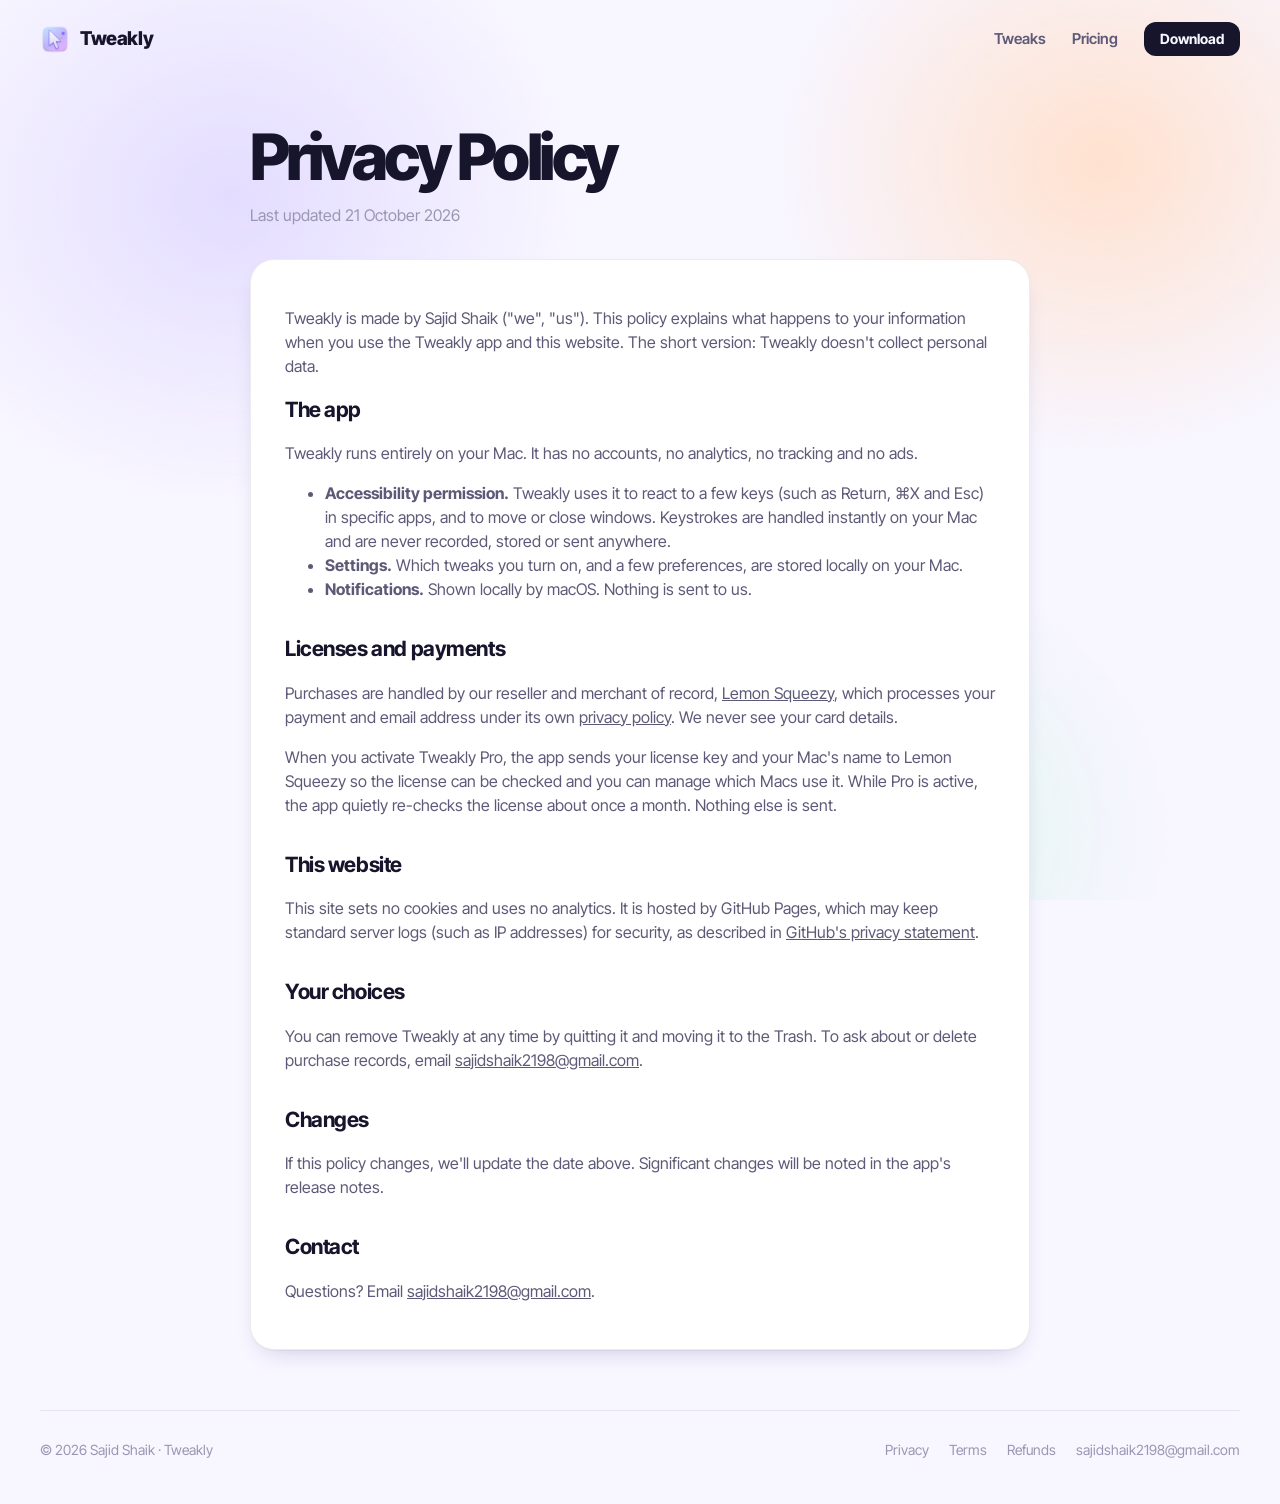
==== commit 1c76604e: "Show contact email and checkout link without JavaScript" ====
--- a/privacy.html
+++ b/privacy.html
@@ -43,13 +43,13 @@
       <p>This site sets no cookies and uses no analytics. It is hosted by GitHub Pages, which may keep standard server logs (such as IP addresses) for security, as described in <a href="https://docs.github.com/en/site-policy/privacy-policies/github-general-privacy-statement">GitHub's privacy statement</a>.</p>
 
       <h2>Your choices</h2>
-      <p>You can remove Tweakly at any time by quitting it and moving it to the Trash. To ask about or delete purchase records, email <a data-email href="#">us</a>.</p>
+      <p>You can remove Tweakly at any time by quitting it and moving it to the Trash. To ask about or delete purchase records, email <a data-email href="mailto:sajidshaik2198@gmail.com">sajidshaik2198@gmail.com</a>.</p>
 
       <h2>Changes</h2>
       <p>If this policy changes, we'll update the date above. Significant changes will be noted in the app's release notes.</p>
 
       <h2>Contact</h2>
-      <p>Questions? Email <a data-email href="#">us</a>.</p>
+      <p>Questions? Email <a data-email href="mailto:sajidshaik2198@gmail.com">sajidshaik2198@gmail.com</a>.</p>
     </div>
   </main>
   <footer>
@@ -59,11 +59,11 @@
         <a href="privacy.html">Privacy</a>
         <a href="terms.html">Terms</a>
         <a href="refund.html">Refunds</a>
-        <a data-email href="#">Contact</a>
+        <a data-email href="mailto:sajidshaik2198@gmail.com">sajidshaik2198@gmail.com</a>
       </nav>
     </div>
   </footer>
 </div>
-<script src="site.js"></script>
+<script src="site.js?v=2"></script>
 </body>
 </html>
--- a/style.css
+++ b/style.css
@@ -123,7 +123,7 @@
 .warn { color: var(--red); font-size: 12px; }
 .mini-switch { width: 34px; height: 20px; border-radius: 99px; background: var(--indigo); position: relative; flex: none; }
 .mini-switch::after { content: ""; position: absolute; top: 2px; left: 16px; width: 16px; height: 16px; border-radius: 50%; background: #fff; }
-@media (max-width: 1000px) { .frag { display: none; } .hero { padding-bottom: 70px; } }
+@media (max-width: 1240px) { .frag { display: none; } .hero { padding-bottom: 70px; } }
 
 /* ─── Sections ─── */
 section { padding: 90px 0; }
